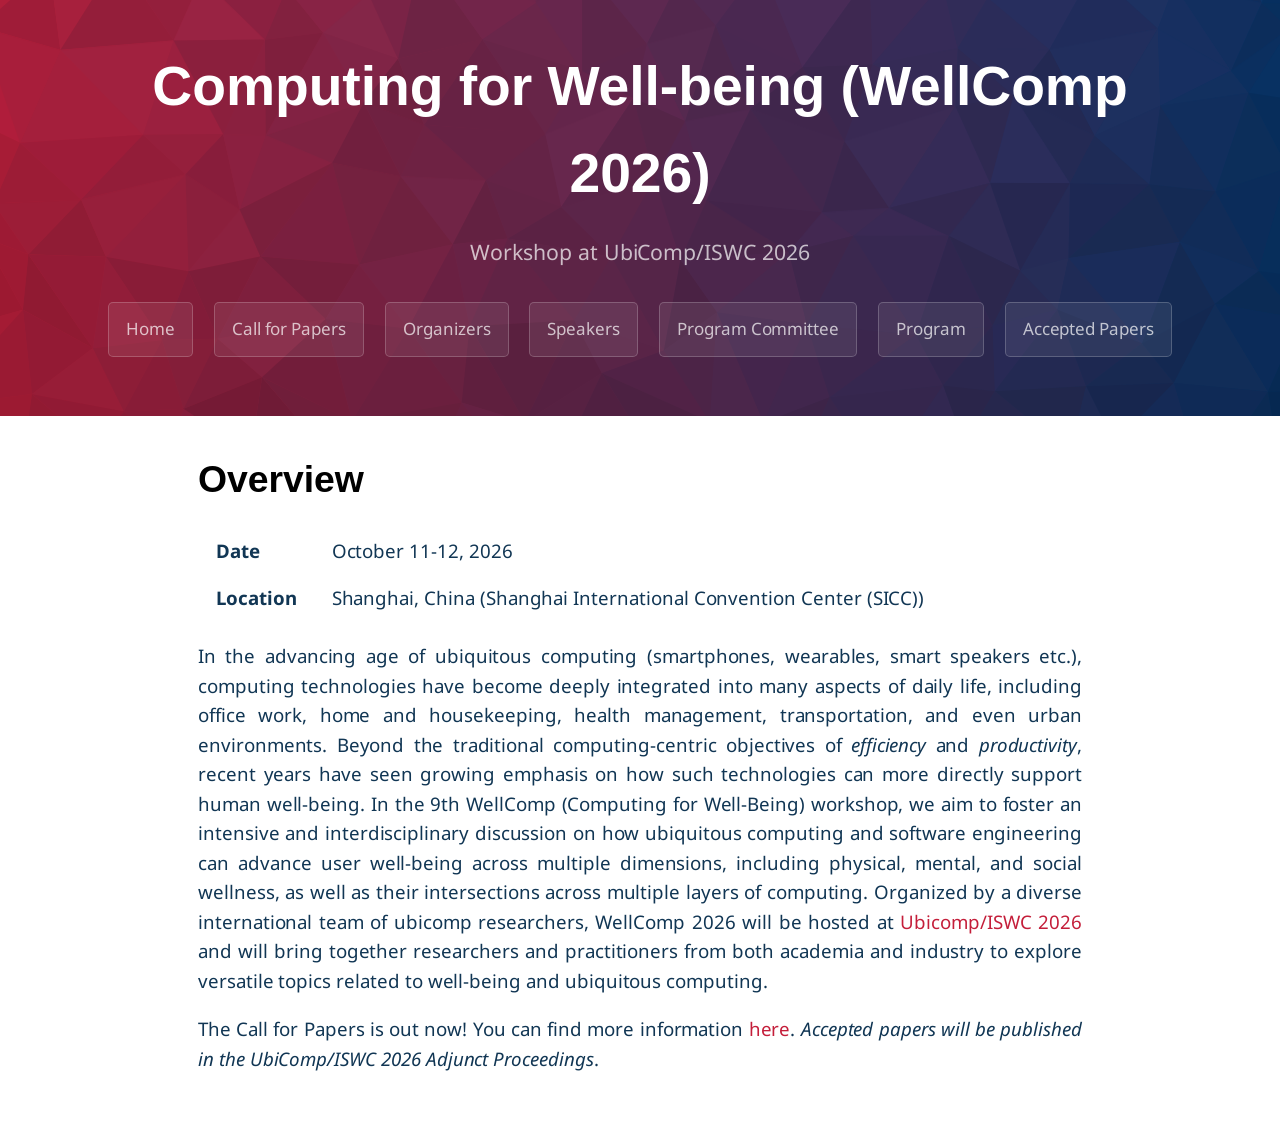
==== index.html @ ef58e05c "WellComp26 website updates" ====
<!--Todo: -->
<!DOCTYPE html>
<html lang="en-US">
  <head>
    <meta charset="UTF-8" />
    <meta name="viewport" content="width=device-width, initial-scale=1" />
    <meta name="theme-color" content="#157878" />
    <meta
      name="apple-mobile-web-app-status-bar-style"
      content="black-translucent"
    />
    <link rel="stylesheet" href="./assets/css/style.css?v=" />
    <style>
      @media screen and (max-width: 600px) {
        .page-header {
          padding: 1rem;
        }
        .project-name {
          font-size: 1.75rem;
        }
        .project-tagline {
          font-size: 1rem;
        }
        .btn {
          display: block;
          width: 100%;
          margin-bottom: 0.5rem;
        }
        .main-content {
          padding: 1rem;
        }
      }
    </style>
  </head>
  <body>
    <a id="skip-to-content" href="#content">Skip to the content.</a>

    <header class="page-header" role="banner">
      <h1 class="project-name">Computing for Well-being (WellComp 2026)</h1>
      <h2 class="project-tagline">Workshop at UbiComp/ISWC 2026</h2>

      <a href="./index.html" class="btn">Home</a>

      <a href="./cfp.html" class="btn">Call for Papers</a>

      <a href="./organizers.html" class="btn">Organizers</a>

      <a href="./speakers.html" class="btn">Speakers</a>

      <a href="./committee.html" class="btn">Program Committee</a>

      <a href="./schedule.html" class="btn">Program</a>

      <a href="./papers.html" class="btn">Accepted Papers</a>
    </header>

    <main id="content" class="main-content" role="main">
      <h1 id="overview">Overview</h1>

      <table>
        <tbody>
          <tr>
            <td><strong>Date</strong></td>
            <td>October 11-12, 2026</td>
          </tr>

          <tr>
            <td><strong>Location</strong></td>
            <td> Shanghai, China (Shanghai International Convention Center (SICC))</td>
          </tr>
        </tbody>
      </table>

      <p style="text-align: justify;">
        In the advancing age of ubiquitous computing (smartphones, wearables, smart speakers etc.), 
        computing technologies have become deeply integrated into many aspects of daily life, 
        including office work, home and housekeeping, health management, transportation, and even 
        urban environments. Beyond the traditional computing-centric objectives of <i>efficiency</i> 
        and <i>productivity</i>, recent years have seen growing emphasis on how such technologies 
        can more directly support human well-being. In the 9th WellComp (Computing for Well-Being) 
        workshop, we aim to foster an intensive and interdisciplinary discussion on how ubiquitous computing 
        and software engineering can advance user well-being across multiple dimensions, including physical, 
        mental, and social wellness, as well as their intersections across multiple layers of computing. 
        Organized by a diverse international team of ubicomp researchers, WellComp 2026 will be hosted at 
        <a href="https://ubicomp.org/ubicomp-iswc-2026/">Ubicomp/ISWC 2026</a> and will bring together 
        researchers and practitioners from both academia and industry to explore versatile topics related 
        to well-being and ubiquitous computing.
      </p>

      <p style="text-align: justify;"> The Call for Papers is out now! You can find more information <a href="./cfp.html">here</a>.
        <em>Accepted papers will be published in the UbiComp/ISWC 2026 Adjunct Proceedings</em>.
      </p>
    </main>
  </body>
</html>
---- assets/css/style.css ----
/*! normalize.css v3.0.2 | MIT License | git.io/normalize */
/**
 * 1. Set default font family to sans-serif.
 * 2. Prevent iOS text size adjust after orientation change, without disabling
 *    user zoom.
 */
@import url("https://fonts.googleapis.com/css?family=Google+Sans|Noto+Sans|Castoro");

html {
  font-family: sans-serif;
  /* 1 */
  -ms-text-size-adjust: 100%;
  /* 2 */
  -webkit-text-size-adjust: 100%;
  /* 2 */ }

/**
 * Remove default margin.
 */
body {
  margin: 0; }

/* HTML5 display definitions
   ========================================================================== */
/**
 * Correct `block` display not defined for any HTML5 element in IE 8/9.
 * Correct `block` display not defined for `details` or `summary` in IE 10/11
 * and Firefox.
 * Correct `block` display not defined for `main` in IE 11.
 */
article,
aside,
details,
figcaption,
figure,
footer,
header,
hgroup,
main,
menu,
nav,
section,
summary {
  display: block; }

/**
 * 1. Correct `inline-block` display not defined in IE 8/9.
 * 2. Normalize vertical alignment of `progress` in Chrome, Firefox, and Opera.
 */
audio,
canvas,
progress,
video {
  display: inline-block;
  /* 1 */
  vertical-align: baseline;
  /* 2 */ }

/**
 * Prevent modern browsers from displaying `audio` without controls.
 * Remove excess height in iOS 5 devices.
 */
audio:not([controls]) {
  display: none;
  height: 0; }

/**
 * Address `[hidden]` styling not present in IE 8/9/10.
 * Hide the `template` element in IE 8/9/11, Safari, and Firefox < 22.
 */
[hidden],
template {
  display: none; }

/* Links
   ========================================================================== */
/**
 * Remove the gray background color from active links in IE 10.
 */
a {
  background-color: transparent; }

/**
 * Improve readability when focused and also mouse hovered in all browsers.
 */
a:active,
a:hover {
  outline: 0; }

/* Text-level semantics
   ========================================================================== */
/**
 * Address styling not present in IE 8/9/10/11, Safari, and Chrome.
 */
abbr[title] {
  border-bottom: 1px dotted; }

/**
 * Address style set to `bolder` in Firefox 4+, Safari, and Chrome.
 */
b,
strong {
  font-weight: bold; }

/**
 * Address styling not present in Safari and Chrome.
 */
dfn {
  font-style: italic; }

/**
 * Address variable `h1` font-size and margin within `section` and `article`
 * contexts in Firefox 4+, Safari, and Chrome.
 */
h1 {
  font-family: 'Google Sans', sans-serif;
  font-size: 2em;
  margin: 0.67em 0; }

/**
 * Address styling not present in IE 8/9.
 */
mark {
  background: #ff0;
  color: #000; }

/**
 * Address inconsistent and variable font size in all browsers.
 */
small {
  font-size: 80%; }

/**
 * Prevent `sub` and `sup` affecting `line-height` in all browsers.
 */
sub,
sup {
  font-size: 75%;
  line-height: 0;
  position: relative;
  vertical-align: baseline; }

sup {
  top: -0.5em; }

sub {
  bottom: -0.25em; }

/* Embedded content
   ========================================================================== */
/**
 * Remove border when inside `a` element in IE 8/9/10.
 */
img {
  border: 0; }

/**
 * Correct overflow not hidden in IE 9/10/11.
 */
svg:not(:root) {
  overflow: hidden; }

/* Grouping content
   ========================================================================== */
/**
 * Address margin not present in IE 8/9 and Safari.
 */
figure {
  margin: 1em 40px; }

/**
 * Address differences between Firefox and other browsers.
 */
hr {
  box-sizing: content-box;
  height: 0; }

/**
 * Contain overflow in all browsers.
 */
pre {
  overflow: auto; }

/**
 * Address odd `em`-unit font size rendering in all browsers.
 */
code,
kbd,
pre,
samp {
  font-family: monospace, monospace;
  font-size: 1em; }

/* Forms
   ========================================================================== */
/**
 * Known limitation: by default, Chrome and Safari on OS X allow very limited
 * styling of `select`, unless a `border` property is set.
 */
/**
 * 1. Correct color not being inherited.
 *    Known issue: affects color of disabled elements.
 * 2. Correct font properties not being inherited.
 * 3. Address margins set differently in Firefox 4+, Safari, and Chrome.
 */
button,
input,
optgroup,
select,
textarea {
  color: inherit;
  /* 1 */
  font: inherit;
  /* 2 */
  margin: 0;
  /* 3 */ }

/**
 * Address `overflow` set to `hidden` in IE 8/9/10/11.
 */
button {
  overflow: visible; }

/**
 * Address inconsistent `text-transform` inheritance for `button` and `select`.
 * All other form control elements do not inherit `text-transform` values.
 * Correct `button` style inheritance in Firefox, IE 8/9/10/11, and Opera.
 * Correct `select` style inheritance in Firefox.
 */
button,
select {
  text-transform: none; }

/**
 * 1. Avoid the WebKit bug in Android 4.0.* where (2) destroys native `audio`
 *    and `video` controls.
 * 2. Correct inability to style clickable `input` types in iOS.
 * 3. Improve usability and consistency of cursor style between image-type
 *    `input` and others.
 */
button,
html input[type="button"],
input[type="reset"],
input[type="submit"] {
  -webkit-appearance: button;
  /* 2 */
  cursor: pointer;
  /* 3 */ }

/**
 * Re-set default cursor for disabled elements.
 */
button[disabled],
html input[disabled] {
  cursor: default; }

/**
 * Remove inner padding and border in Firefox 4+.
 */
button::-moz-focus-inner,
input::-moz-focus-inner {
  border: 0;
  padding: 0; }

/**
 * Address Firefox 4+ setting `line-height` on `input` using `!important` in
 * the UA stylesheet.
 */
input {
  line-height: normal; }

/**
 * It's recommended that you don't attempt to style these elements.
 * Firefox's implementation doesn't respect box-sizing, padding, or width.
 *
 * 1. Address box sizing set to `content-box` in IE 8/9/10.
 * 2. Remove excess padding in IE 8/9/10.
 */
input[type="checkbox"],
input[type="radio"] {
  box-sizing: border-box;
  /* 1 */
  padding: 0;
  /* 2 */ }

/**
 * Fix the cursor style for Chrome's increment/decrement buttons. For certain
 * `font-size` values of the `input`, it causes the cursor style of the
 * decrement button to change from `default` to `text`.
 */
input[type="number"]::-webkit-inner-spin-button,
input[type="number"]::-webkit-outer-spin-button {
  height: auto; }

/**
 * 1. Address `appearance` set to `searchfield` in Safari and Chrome.
 * 2. Address `box-sizing` set to `border-box` in Safari and Chrome
 *    (include `-moz` to future-proof).
 */
input[type="search"] {
  -webkit-appearance: textfield;
  /* 1 */
  /* 2 */
  box-sizing: content-box; }

/**
 * Remove inner padding and search cancel button in Safari and Chrome on OS X.
 * Safari (but not Chrome) clips the cancel button when the search input has
 * padding (and `textfield` appearance).
 */
input[type="search"]::-webkit-search-cancel-button,
input[type="search"]::-webkit-search-decoration {
  -webkit-appearance: none; }

/**
 * Define consistent border, margin, and padding.
 */
fieldset {
  border: 1px solid #c0c0c0;
  margin: 0 2px;
  padding: 0.35em 0.625em 0.75em; }

/**
 * 1. Correct `color` not being inherited in IE 8/9/10/11.
 * 2. Remove padding so people aren't caught out if they zero out fieldsets.
 */
legend {
  border: 0;
  /* 1 */
  padding: 0;
  /* 2 */ }

/**
 * Remove default vertical scrollbar in IE 8/9/10/11.
 */
textarea {
  overflow: auto; }

/**
 * Don't inherit the `font-weight` (applied by a rule above).
 * NOTE: the default cannot safely be changed in Chrome and Safari on OS X.
 */
optgroup {
  font-weight: bold; }

/* Tables
   ========================================================================== */
/**
 * Remove most spacing between table cells.
 */
table {
  border-collapse: collapse;
  border-spacing: 0; }

td,
th {
  padding: 0; }

.highlight table td {
  padding: 5px; }

.highlight table pre {
  margin: 0; }

.highlight .cm {
  color: #999988;
  font-style: italic; }

.highlight .cp {
  color: #999999;
  font-weight: bold; }

.highlight .c1 {
  color: #999988;
  font-style: italic; }

.highlight .cs {
  color: #999999;
  font-weight: bold;
  font-style: italic; }

.highlight .c, .highlight .cd {
  color: #999988;
  font-style: italic; }

.highlight .err {
  color: #a61717;
  background-color: #e3d2d2; }

.highlight .gd {
  color: #000000;
  background-color: #ffdddd; }

.highlight .ge {
  color: #000000;
  font-style: italic; }

.highlight .gr {
  color: #aa0000; }

.highlight .gh {
  color: #999999; }

.highlight .gi {
  color: #000000;
  background-color: #ddffdd; }

.highlight .go {
  color: #888888; }

.highlight .gp {
  color: #555555; }

.highlight .gs {
  font-weight: bold; }

.highlight .gu {
  color: #aaaaaa; }

.highlight .gt {
  color: #aa0000; }

.highlight .kc {
  color: #000000;
  font-weight: bold; }

.highlight .kd {
  color: #000000;
  font-weight: bold; }

.highlight .kn {
  color: #000000;
  font-weight: bold; }

.highlight .kp {
  color: #000000;
  font-weight: bold; }

.highlight .kr {
  color: #000000;
  font-weight: bold; }

.highlight .kt {
  color: #445588;
  font-weight: bold; }

.highlight .k, .highlight .kv {
  color: #000000;
  font-weight: bold; }

.highlight .mf {
  color: #009999; }

.highlight .mh {
  color: #009999; }

.highlight .il {
  color: #009999; }

.highlight .mi {
  color: #009999; }

.highlight .mo {
  color: #009999; }

.highlight .m, .highlight .mb, .highlight .mx {
  color: #009999; }

.highlight .sb {
  color: #d14; }

.highlight .sc {
  color: #d14; }

.highlight .sd {
  color: #d14; }

.highlight .s2 {
  color: #d14; }

.highlight .se {
  color: #d14; }

.highlight .sh {
  color: #d14; }

.highlight .si {
  color: #d14; }

.highlight .sx {
  color: #d14; }

.highlight .sr {
  color: #009926; }

.highlight .s1 {
  color: #d14; }

.highlight .ss {
  color: #990073; }

.highlight .s {
  color: #d14; }

.highlight .na {
  color: #008080; }

.highlight .bp {
  color: #999999; }

.highlight .nb {
  color: #0086B3; }

.highlight .nc {
  color: #445588;
  font-weight: bold; }

.highlight .no {
  color: #008080; }

.highlight .nd {
  color: #3c5d5d;
  font-weight: bold; }

.highlight .ni {
  color: #800080; }

.highlight .ne {
  color: #990000;
  font-weight: bold; }

.highlight .nf {
  color: #990000;
  font-weight: bold; }

.highlight .nl {
  color: #990000;
  font-weight: bold; }

.highlight .nn {
  color: #555555; }

.highlight .nt {
  color: #000080; }

.highlight .vc {
  color: #008080; }

.highlight .vg {
  color: #008080; }

.highlight .vi {
  color: #008080; }

.highlight .nv {
  color: #008080; }

.highlight .ow {
  color: #000000;
  font-weight: bold; }

.highlight .o {
  color: #000000;
  font-weight: bold; }

.highlight .w {
  color: #bbbbbb; }

.highlight {
  background-color: #f8f8f8; }

* {
  box-sizing: border-box; }

html {
  font-family: "Noto Sans", "Helvetica Neue", Helvetica, Arial, sans-serif;
  font-size: 17px;
  line-height: 1.58;
  letter-spacing: -.003em;}

body {
  padding: 0;
  margin: 0;
  color: #113654; }

#skip-to-content {
  height: 1px;
  width: 1px;
  position: absolute;
  overflow: hidden;
  top: -10px; }
  #skip-to-content:focus {
    position: fixed;
    top: 10px;
    left: 10px;
    height: auto;
    width: auto;
    background: #3be1c5;
    outline: thick solid #3be1c5; }

a {
  color: #C41E3A;
  text-decoration: none; }
  a:hover {
    text-decoration: underline; }

.btn {
  display: inline-block;
  margin-bottom: 1rem;
  color: rgba(255, 255, 255, 0.7);
  background-color: rgba(255, 255, 255, 0.08);
  border-color: rgba(255, 255, 255, 0.2);
  border-style: solid;
  border-width: 1px;
  border-radius: 0.3rem;
  transition: color 0.2s, background-color 0.2s, border-color 0.2s; }
  .btn:hover {
    color: rgba(255, 255, 255, 0.8);
    text-decoration: none;
    background-color: rgba(255, 255, 255, 0.2);
    border-color: rgba(255, 255, 255, 0.3); }
  .btn + .btn {
    margin-left: 1rem; }
  @media screen and (min-width: 64em) {
    .btn {
      padding: 0.75rem 1rem; } }
  @media screen and (min-width: 42em) and (max-width: 64em) {
    .btn {
      padding: 0.6rem 0.9rem;
      font-size: 0.9rem; } }
  @media screen and (max-width: 42em) {
    .btn {
      display: block;
      width: 100%;
      padding: 0.75rem;
      font-size: 0.9rem; }
      .btn + .btn {
        margin-top: 1rem;
        margin-left: 0; } }

.btn-disabled {
  display: inline-block;
  margin-bottom: 1rem;
  color: rgba(255, 255, 255, 0.7);
  background-color: rgba(0, 0, 0, 0.50);
  border-color: rgba(255, 255, 255, 0.2);
  border-style: solid;
  border-width: 1px;
  border-radius: 0.3rem;
  transition: color 0.2s, background-color 0.2s, border-color 0.2s; }
  .btn-disabled + .btn-disabled {
    margin-left: 1rem; }
  .btn + .btn-disabled {
    margin-left: 1rem; }
  @media screen and (min-width: 64em) {
    .btn-disabled {
      padding: 0.75rem 1rem; } }
  @media screen and (min-width: 42em) and (max-width: 64em) {
    .btn-disabled {
      padding: 0.6rem 0.9rem;
      font-size: 0.9rem; } }
  @media screen and (max-width: 42em) {
    .btn-disabled {
      display: block;
      width: 100%;
      padding: 0.75rem;
      font-size: 0.9rem; }
      .btn-disabled + .btn-disabled {
        margin-top: 1rem;
        margin-left: 0; } }

.page-header {
  color: white;
  text-align: center;
  background-color: #000;
  background-image: linear-gradient(120deg, #FFF, #000); }
  @media screen and (min-width: 64em) {
    .page-header {
      padding: 2.5rem 6rem; } }
  @media screen and (min-width: 42em) and (max-width: 64em) {
    .page-header {
      padding: 2.5rem 4rem; } }
  @media screen and (max-width: 42em) {
    .page-header {
      padding: 2rem 1rem; } }

.project-name {
  margin-top: 0;
  margin-bottom: 0.1rem; }
  @media screen and (min-width: 64em) {
    .project-name {
      font-size: 3.25rem; } }
  @media screen and (min-width: 42em) and (max-width: 64em) {
    .project-name {
      font-size: 2.25rem; } }
  @media screen and (max-width: 42em) {
    .project-name {
      font-size: 1.75rem; } }

.project-tagline {
  margin-bottom: 2rem;
  font-weight: normal;
  opacity: 0.7; }
  @media screen and (min-width: 64em) {
    .project-tagline {
      font-size: 1.25rem; } }
  @media screen and (min-width: 42em) and (max-width: 64em) {
    .project-tagline {
      font-size: 1.15rem; } }
  @media screen and (max-width: 42em) {
    .project-tagline {
      font-size: 1rem; } }

.main-content {
  word-wrap: break-word; }
  .main-content :first-child {
    margin-top: 0; }
  @media screen and (min-width: 64em) {
    .main-content {
      max-width: 64rem;
      padding: 2rem 6rem;
      margin: 0 auto;
      font-size: 1.1rem; } }
  @media screen and (min-width: 42em) and (max-width: 64em) {
    .main-content {
      padding: 2rem 4rem;
      font-size: 1.1rem; } }
  @media screen and (max-width: 42em) {
    .main-content {
      padding: 2rem 1rem;
      font-size: 1rem; } }
  .main-content kbd {
    background-color: #fafbfc;
    border: 1px solid #c6cbd1;
    border-bottom-color: #959da5;
    border-radius: 3px;
    box-shadow: inset 0 -1px 0 #959da5;
    color: #444d56;
    display: inline-block;
    font-size: 11px;
    line-height: 10px;
    padding: 3px 5px;
    vertical-align: middle; }
  .main-content img {
    max-width: 100%; }
  .main-content h1,
  .main-content h2,
  .main-content h3,
  .main-content h4,
  .main-content h5,
  .main-content h6 {
    margin-top: 2rem;
    margin-bottom: 1rem;
    font-weight: normal;
    color: black; }
  .main-content p {
    margin-bottom: 1em; }
  .main-content code {
    padding: 2px 4px;
    font-family: Consolas, "Liberation Mono", Menlo, Courier, monospace;
    font-size: 0.9rem;
    color: black;
    background-color: #f3f6fa;
    border-radius: 0.3rem; }
  .main-content pre {
    padding: 0.8rem;
    margin-top: 0;
    margin-bottom: 1rem;
    font: 1rem Consolas, "Liberation Mono", Menlo, Courier, monospace;
    color: black;
    word-wrap: normal;
    background-color: #f3f6fa;
    border: solid 1px #999;
    border-radius: 0.3rem; }
    .main-content pre > code {
      padding: 0;
      margin: 0;
      font-size: 0.9rem;
      color: black;
      word-break: normal;
      white-space: pre;
      background: transparent;
      border: 0; }
  .main-content .highlight {
    margin-bottom: 1rem; }
    .main-content .highlight pre {
      margin-bottom: 0;
      word-break: normal; }
  .main-content .highlight pre,
  .main-content pre {
    padding: 0.8rem;
    overflow: auto;
    font-size: 0.9rem;
    line-height: 1.45;
    border-radius: 0.3rem;
    -webkit-overflow-scrolling: touch; }
  .main-content pre code,
  .main-content pre tt {
    display: inline;
    max-width: initial;
    padding: 0;
    margin: 0;
    overflow: initial;
    line-height: inherit;
    word-wrap: normal;
    background-color: transparent;
    border: 0; }
    .main-content pre code:before, .main-content pre code:after,
    .main-content pre tt:before,
    .main-content pre tt:after {
      content: normal; }
  .main-content ul,
  .main-content ol {
    margin-top: 0; }
  .main-content blockquote {
    padding: 0 1rem;
    margin-left: 0;
    color: #999;
    border-left: 0.3rem solid #999; }
    .main-content blockquote > :first-child {
      margin-top: 0; }
    .main-content blockquote > :last-child {
      margin-bottom: 0; }
  .main-content table {
    display: block;
    width: 100%;
    overflow: auto;
    word-break: normal;
    word-break: keep-all;
    -webkit-overflow-scrolling: touch; }
    .main-content table th {
      font-weight: bold; }
    .main-content table th,
    .main-content table td {
      padding: 0.5rem 1rem;
      border: 1px solid white; }
  .main-content dl {
    padding: 0; }
    .main-content dl dt {
      padding: 0;
      margin-top: 1rem;
      font-size: 1rem;
      font-weight: bold; }
    .main-content dl dd {
      padding: 0;
      margin-bottom: 1rem; }
  .main-content hr {
    height: 2px;
    padding: 0;
    margin: 1rem 0;
    background-color: #999;
    border: 0; }

.site-footer {
  padding-top: 2rem;
  margin-top: 2rem;
  border-top: solid 1px #999; }
  @media screen and (min-width: 64em) {
    .site-footer {
      font-size: 1rem; } }
  @media screen and (min-width: 42em) and (max-width: 64em) {
    .site-footer {
      font-size: 1rem; } }
  @media screen and (max-width: 42em) {
    .site-footer {
      font-size: 0.9rem; } }

.site-footer-owner {
  display: block;
  font-weight: bold; }

.site-footer-credits {
  color: #999; }

.logo-container {
  margin: auto;
  width: 25%;
  margin-top: 1.75rem; }

.main-content h1,
.main-content h2,
.main-content h3,
.main-content h4,
.main-content h5,
.main-content h6 {
  margin-top: 2rem;
  margin-bottom: 1rem;
  font-weight: bold;
  color: black; }

.page-header {
  color: white;
  text-align: center;
  background-color: #000;
  background-image: url("../images/banner.png");
  background-repeat: no-repeat;
  background-size: cover;
  background-position: center; }
  @media screen and (min-width: 64em) {
    .page-header {
      padding: 2.5rem 6rem; } }
  @media screen and (min-width: 42em) and (max-width: 64em) {
    .page-header {
      padding: 2.5rem 4rem; } }
  @media screen and (max-width: 42em) {
    .page-header {
      padding: 2rem 1rem; } }

td {
  vertical-align: top; }

abstract {
  font-size: 0.90rem; }
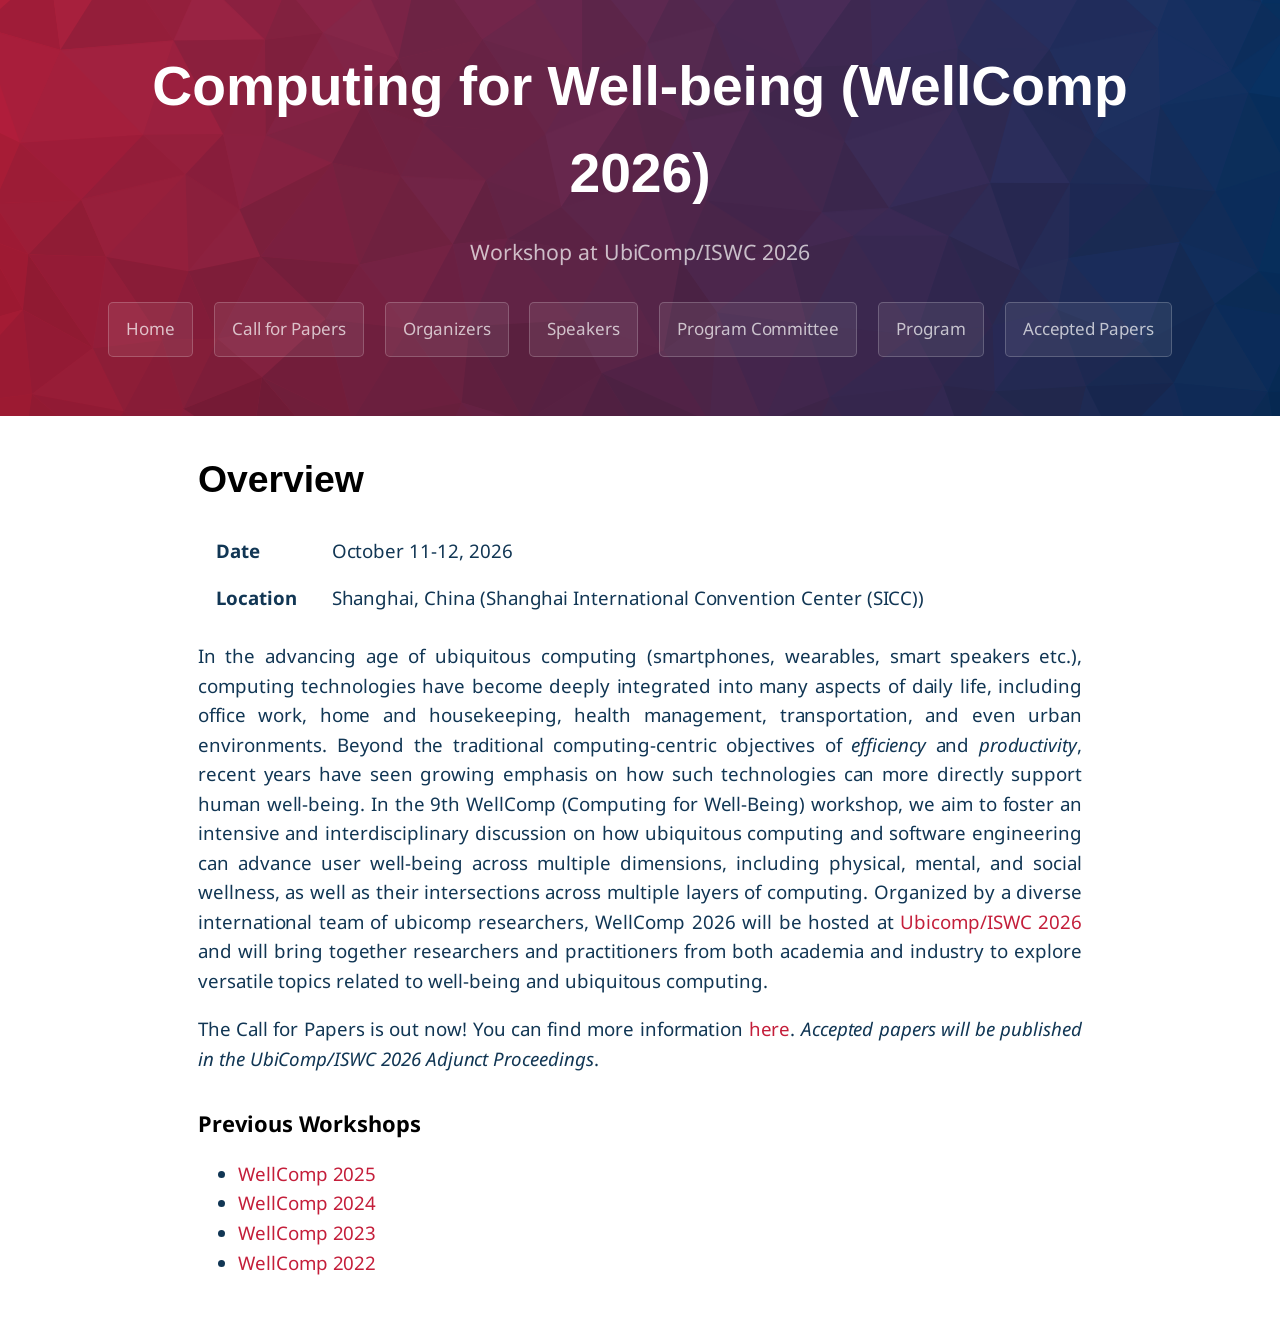
==== commit 947dcebd: "WellComp26 website updates" ====
--- a/index.html
+++ b/index.html
@@ -90,6 +90,16 @@
       <p style="text-align: justify;"> The Call for Papers is out now! You can find more information <a href="./cfp.html">here</a>.
         <em>Accepted papers will be published in the UbiComp/ISWC 2026 Adjunct Proceedings</em>.
       </p>
+
+      <h3 id="previous-workshops">Previous Workshops</h3>
+      <ul>
+        <li><a href="https://wellcomp2025.github.io/" target="_blank">WellComp 2025</a></li>
+        <li><a href="https://wellcomp2024.github.io/" target="_blank">WellComp 2024</a></li>
+        <li><a href="https://wellcomp-workshop.github.io/2023/" target="_blank">WellComp 2023</a></li>
+        <li><a href="https://wellcomp-workshop.github.io/2022/" target="_blank">WellComp 2022</a></li>
+      </ul>
+      
+
     </main>
   </body>
 </html>
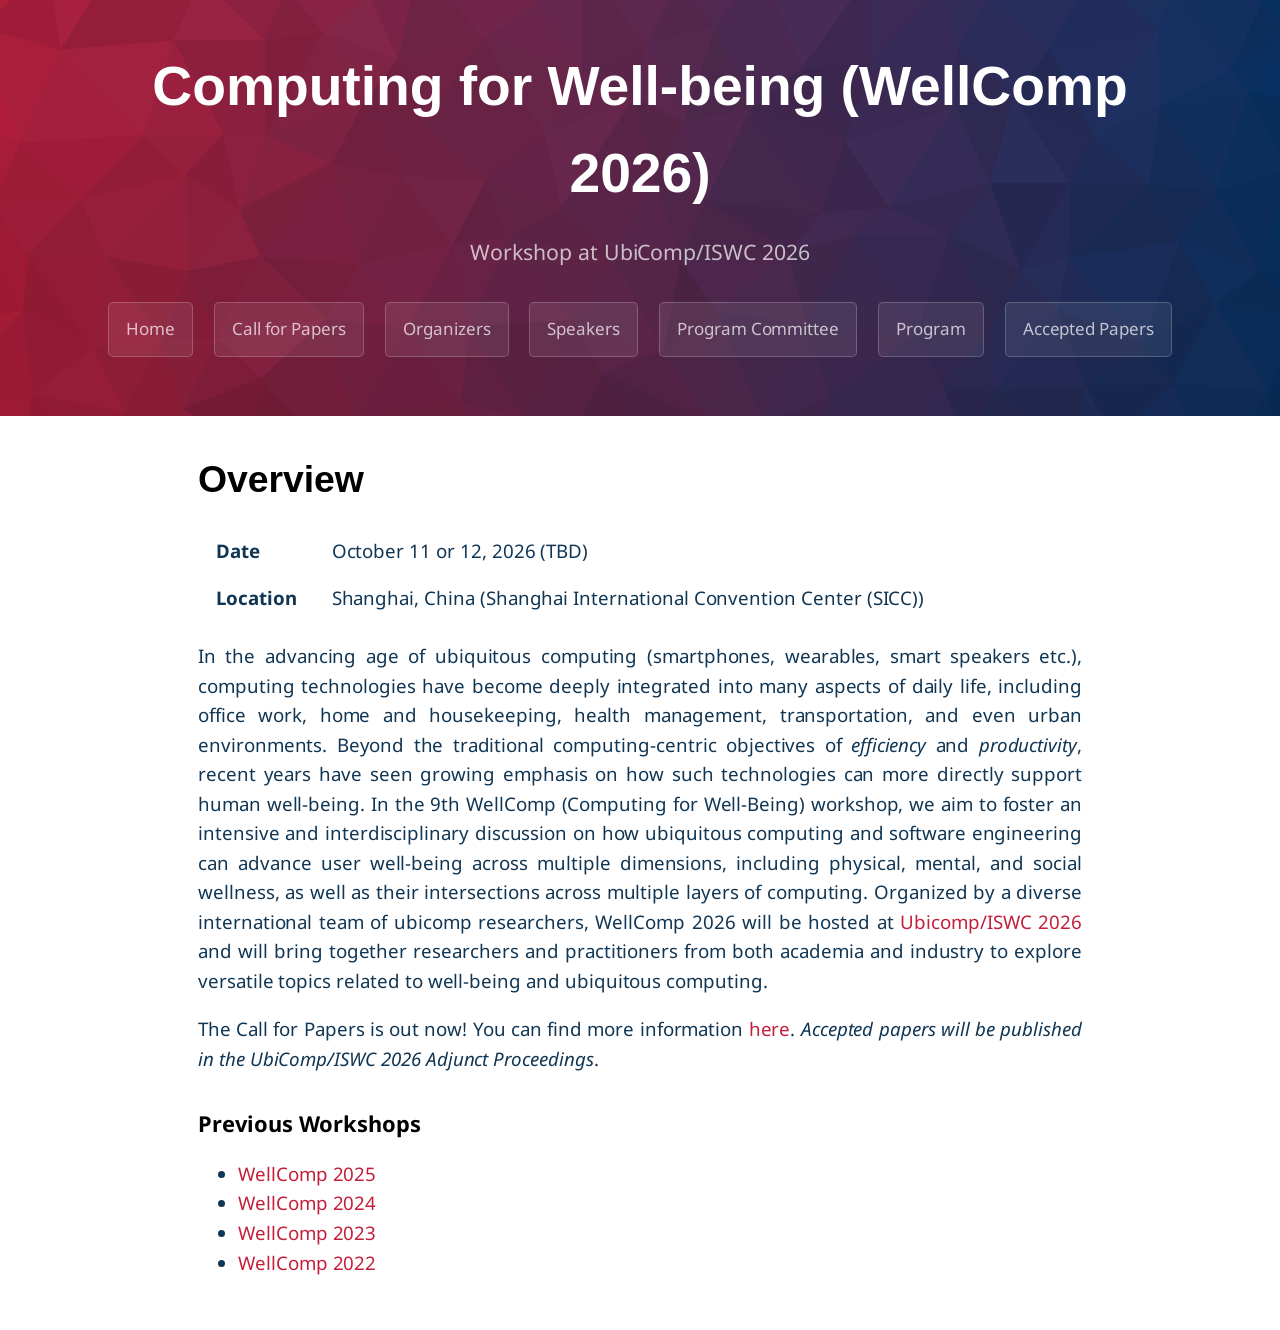
==== commit 1da76a44: "WellComp26 website updates" ====
--- a/index.html
+++ b/index.html
@@ -61,7 +61,7 @@
         <tbody>
           <tr>
             <td><strong>Date</strong></td>
-            <td>October 11-12, 2026</td>
+            <td>October 11 or 12, 2026 (TBD)</td>
           </tr>
 
           <tr>
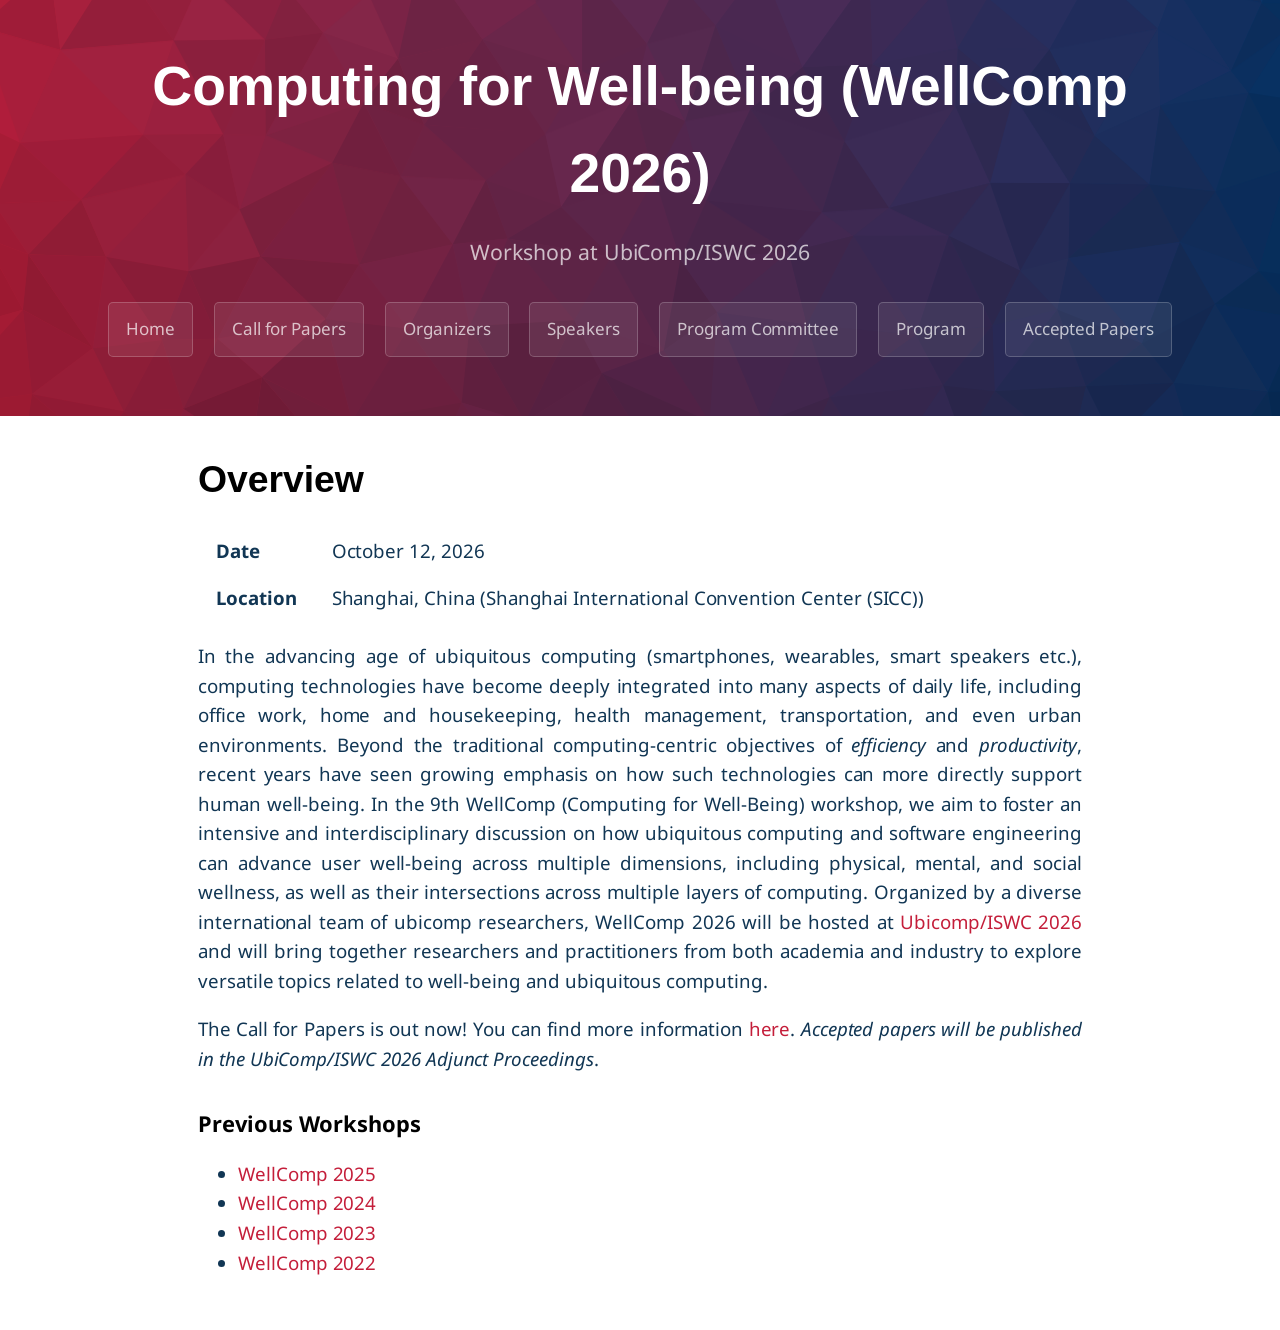
==== commit 53db9b33: "WellComp26 website updates" ====
--- a/index.html
+++ b/index.html
@@ -61,7 +61,7 @@
         <tbody>
           <tr>
             <td><strong>Date</strong></td>
-            <td>October 11 or 12, 2026 (TBD)</td>
+            <td>October 12, 2026</td>
           </tr>
 
           <tr>
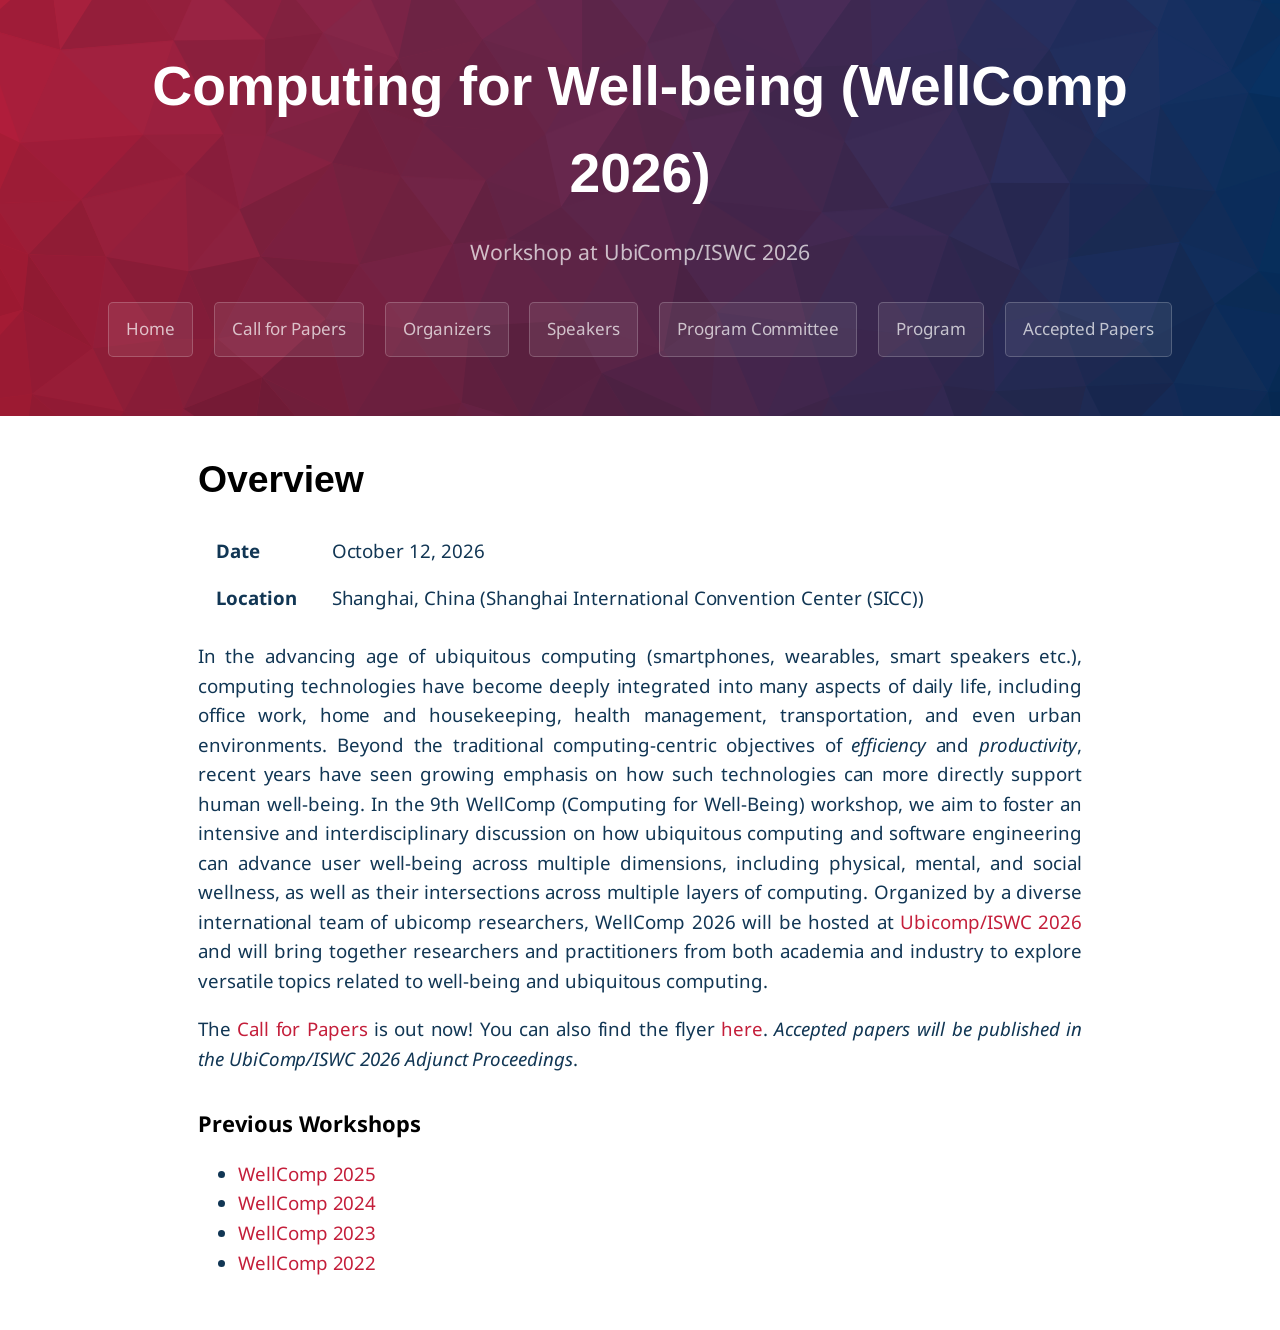
==== commit fe224ff4: "WellComp26 website updates" ====
--- a/index.html
+++ b/index.html
@@ -87,7 +87,7 @@
         to well-being and ubiquitous computing.
       </p>
 
-      <p style="text-align: justify;"> The Call for Papers is out now! You can find more information <a href="./cfp.html">here</a>.
+      <p style="text-align: justify;"> The <a href="./cfp.html">Call for Papers</a> is out now! You can also find the flyer <a href="wellcomp2026_poster.png" target="_blank">here</a>. 
         <em>Accepted papers will be published in the UbiComp/ISWC 2026 Adjunct Proceedings</em>.
       </p>
 
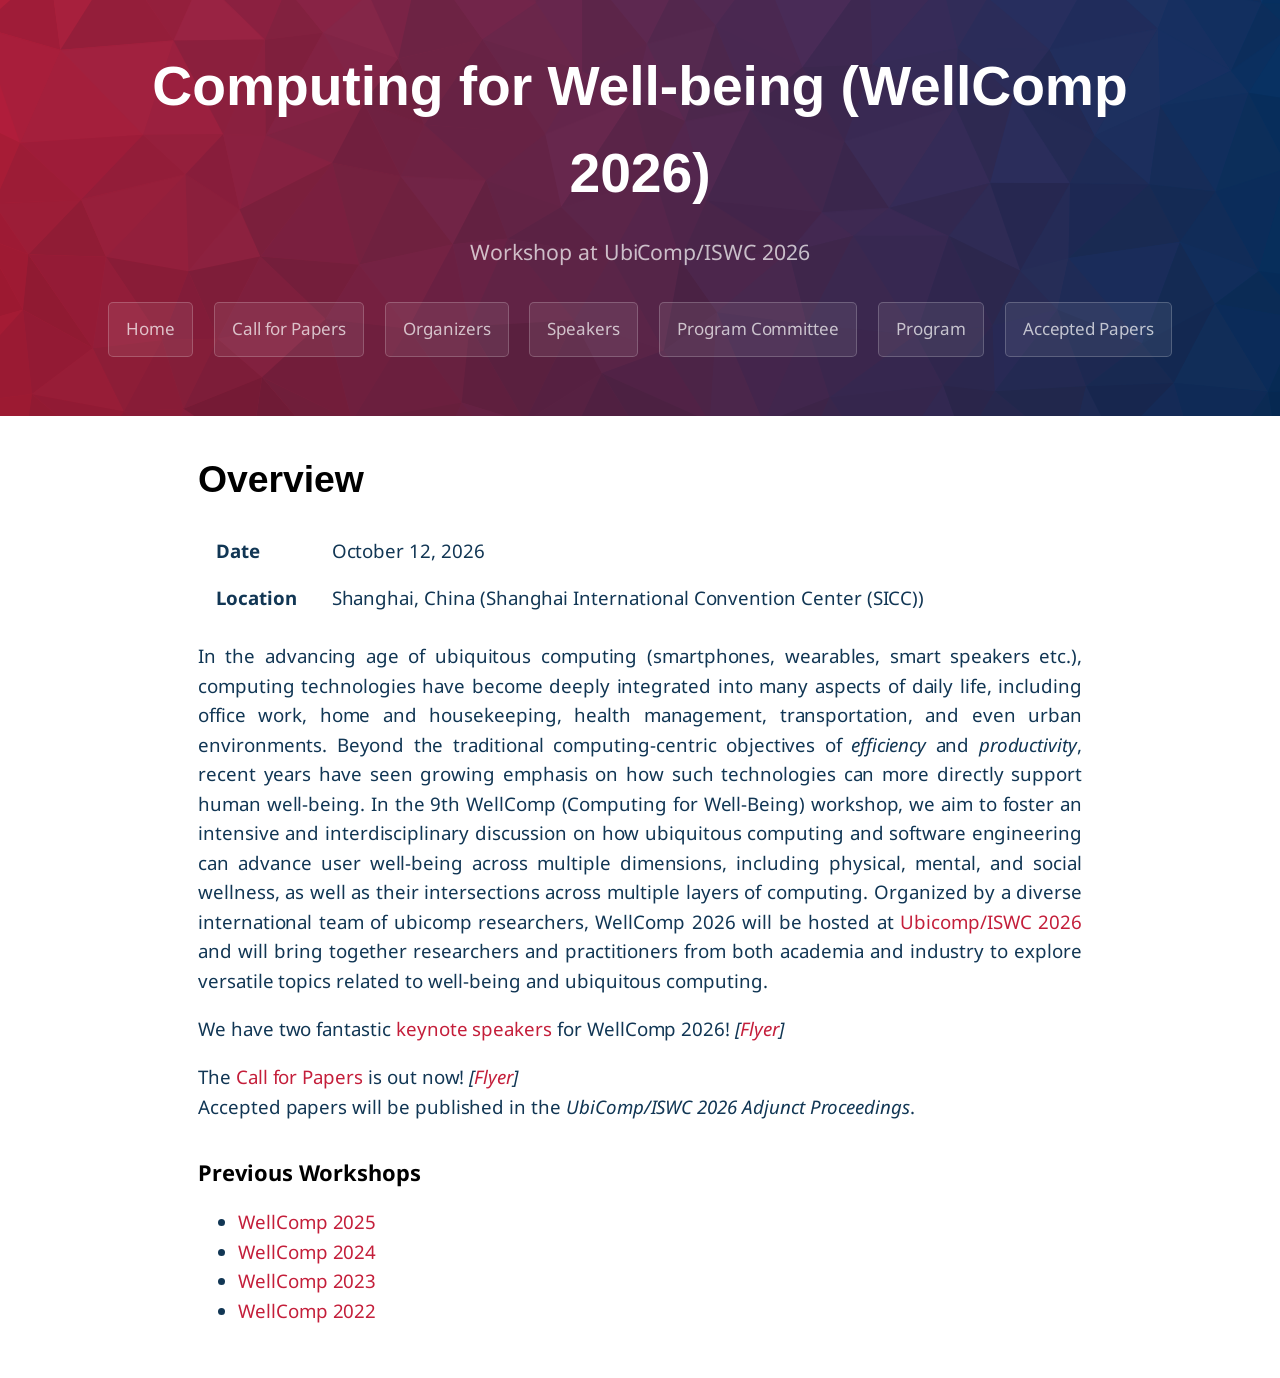
==== commit b0342467: "WellComp26 website updates" ====
--- a/index.html
+++ b/index.html
@@ -87,8 +87,12 @@
         to well-being and ubiquitous computing.
       </p>
 
-      <p style="text-align: justify;"> The <a href="./cfp.html">Call for Papers</a> is out now! You can also find the flyer <a href="wellcomp2026_poster.png" target="_blank">here</a>. 
-        <em>Accepted papers will be published in the UbiComp/ISWC 2026 Adjunct Proceedings</em>.
+
+
+
+      <p style="text-align: justify;">We have two fantastic <a href="./speakers.html">keynote speakers</a> for WellComp 2026! <em>[<a href="wellcomp2026_speakers_poster.png" target="_blank">Flyer</a>]</em></p>
+      <p style="text-align: justify;"> The <a href="./cfp.html">Call for Papers</a> is out now! <em>[<a href="wellcomp2026_poster.png" target="_blank">Flyer</a>]</em><br>
+        Accepted papers will be published in the <em>UbiComp/ISWC 2026 Adjunct Proceedings</em>.
       </p>
 
       <h3 id="previous-workshops">Previous Workshops</h3>
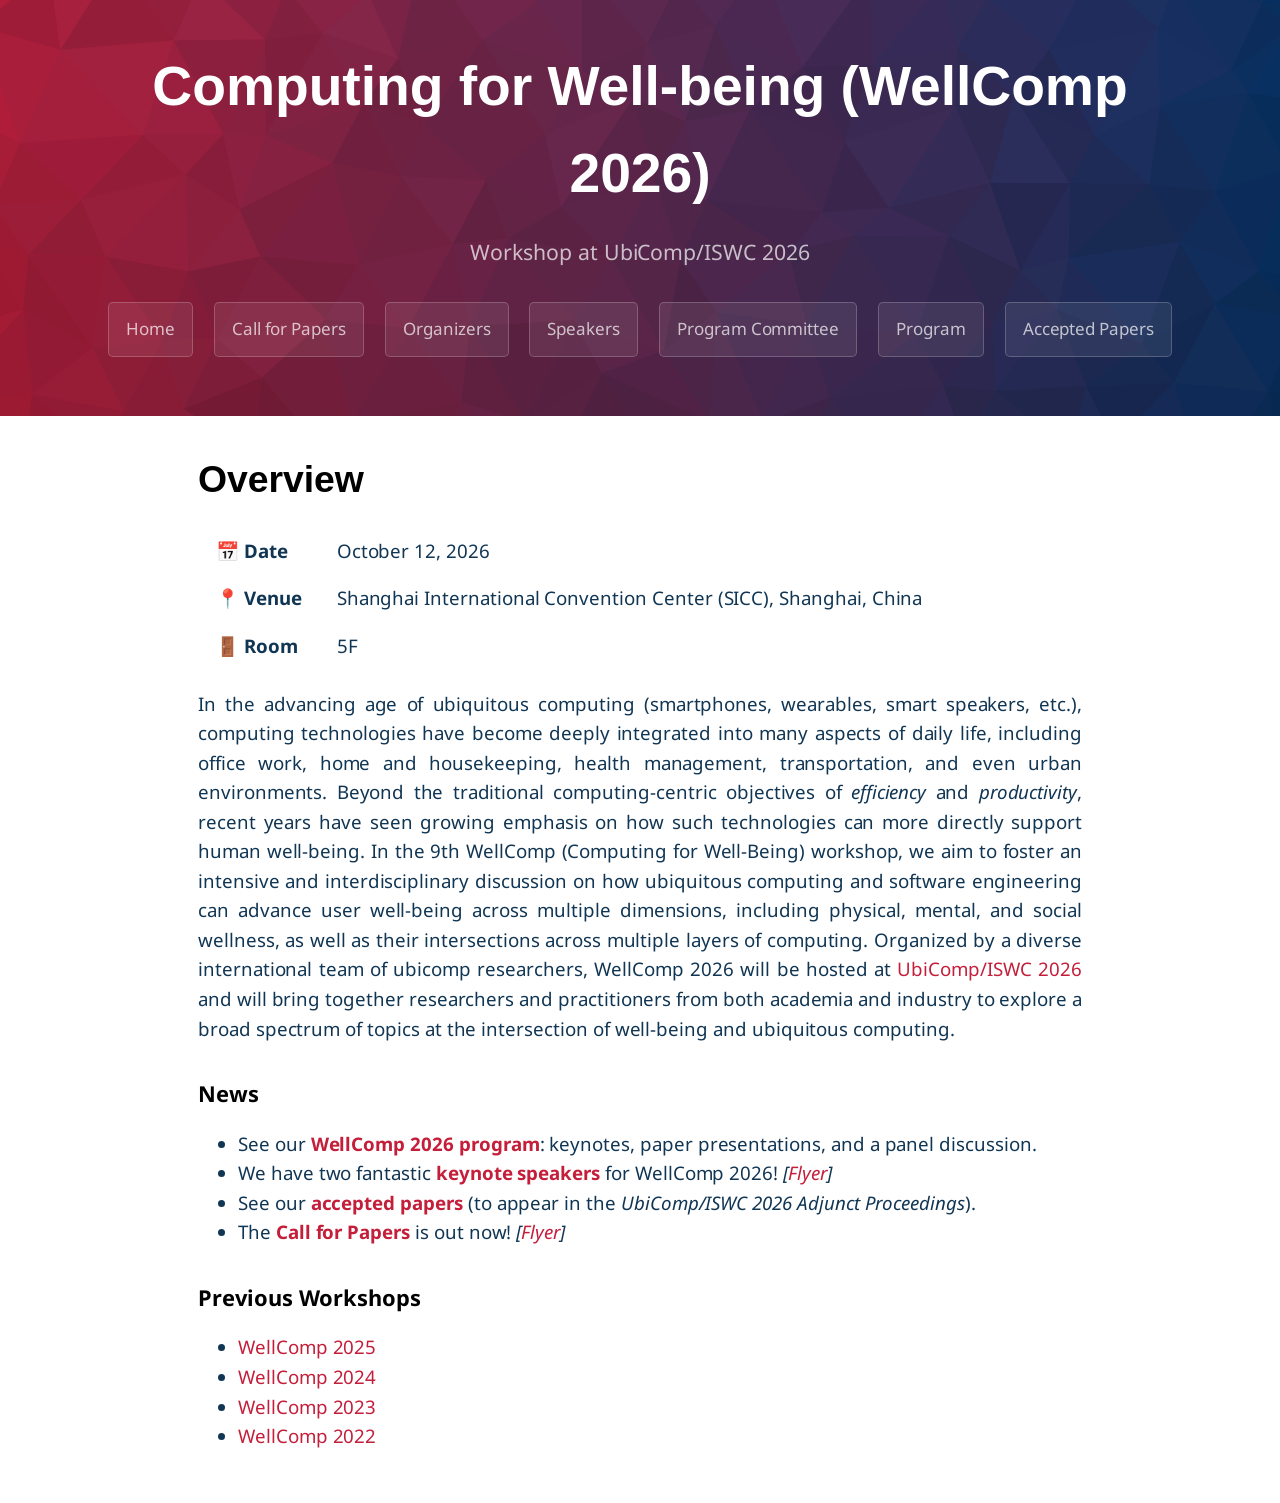
==== commit 9f0ed6da: "WellComp26 website updates" ====
--- a/index.html
+++ b/index.html
@@ -56,23 +56,28 @@
 
     <main id="content" class="main-content" role="main">
       <h1 id="overview">Overview</h1>
-
+      
       <table>
         <tbody>
           <tr>
-            <td><strong>Date</strong></td>
+            <td><strong>📅 Date</strong></td>
             <td>October 12, 2026</td>
           </tr>
 
           <tr>
-            <td><strong>Location</strong></td>
-            <td> Shanghai, China (Shanghai International Convention Center (SICC))</td>
+            <td><strong>📍 Venue</strong></td>
+            <td>Shanghai International Convention Center (SICC), Shanghai, China</td>
+          </tr>
+
+          <tr>
+            <td><strong>🚪 Room</strong></td>
+            <td>5F</td>
           </tr>
         </tbody>
       </table>
-
+      
       <p style="text-align: justify;">
-        In the advancing age of ubiquitous computing (smartphones, wearables, smart speakers etc.), 
+        In the advancing age of ubiquitous computing (smartphones, wearables, smart speakers, etc.), 
         computing technologies have become deeply integrated into many aspects of daily life, 
         including office work, home and housekeeping, health management, transportation, and even 
         urban environments. Beyond the traditional computing-centric objectives of <i>efficiency</i> 
@@ -82,18 +87,28 @@
         and software engineering can advance user well-being across multiple dimensions, including physical, 
         mental, and social wellness, as well as their intersections across multiple layers of computing. 
         Organized by a diverse international team of ubicomp researchers, WellComp 2026 will be hosted at 
-        <a href="https://ubicomp.org/ubicomp-iswc-2026/">Ubicomp/ISWC 2026</a> and will bring together 
-        researchers and practitioners from both academia and industry to explore versatile topics related 
-        to well-being and ubiquitous computing.
+        <a href="https://ubicomp.org/ubicomp-iswc-2026/">UbiComp/ISWC 2026</a> and will bring together 
+        researchers and practitioners from both academia and industry to explore a broad spectrum of topics
+        at the intersection of well-being and ubiquitous computing.
       </p>
 
-
-
-
-      <p style="text-align: justify;">We have two fantastic <a href="./speakers.html">keynote speakers</a> for WellComp 2026! <em>[<a href="wellcomp2026_speakers_poster.png" target="_blank">Flyer</a>]</em></p>
-      <p style="text-align: justify;"> The <a href="./cfp.html">Call for Papers</a> is out now! <em>[<a href="wellcomp2026_poster.png" target="_blank">Flyer</a>]</em><br>
-        Accepted papers will be published in the <em>UbiComp/ISWC 2026 Adjunct Proceedings</em>.
-      </p>
+      <h3 id="news">News</h3>
+      <ul>
+        <li>
+          See our <a href="./schedule.html"><strong>WellComp 2026 program</strong></a>: keynotes, paper presentations, and a panel discussion.
+        </li>
+        <li>
+          We have two fantastic <a href="./speakers.html"><strong>keynote speakers</strong></a> for WellComp 2026!
+          <em>[<a href="wellcomp2026_speakers_poster.png" target="_blank">Flyer</a>]</em>
+        </li>
+        <li>
+          See our <a href="./papers.html"><strong>accepted papers</strong></a> (to appear in the <em>UbiComp/ISWC 2026 Adjunct Proceedings</em>).
+        </li>
+        <li>
+          The <a href="./cfp.html"><strong>Call for Papers</strong></a> is out now!
+          <em>[<a href="wellcomp2026_poster.png" target="_blank">Flyer</a>]</em>
+        </li>
+      </ul>
 
       <h3 id="previous-workshops">Previous Workshops</h3>
       <ul>
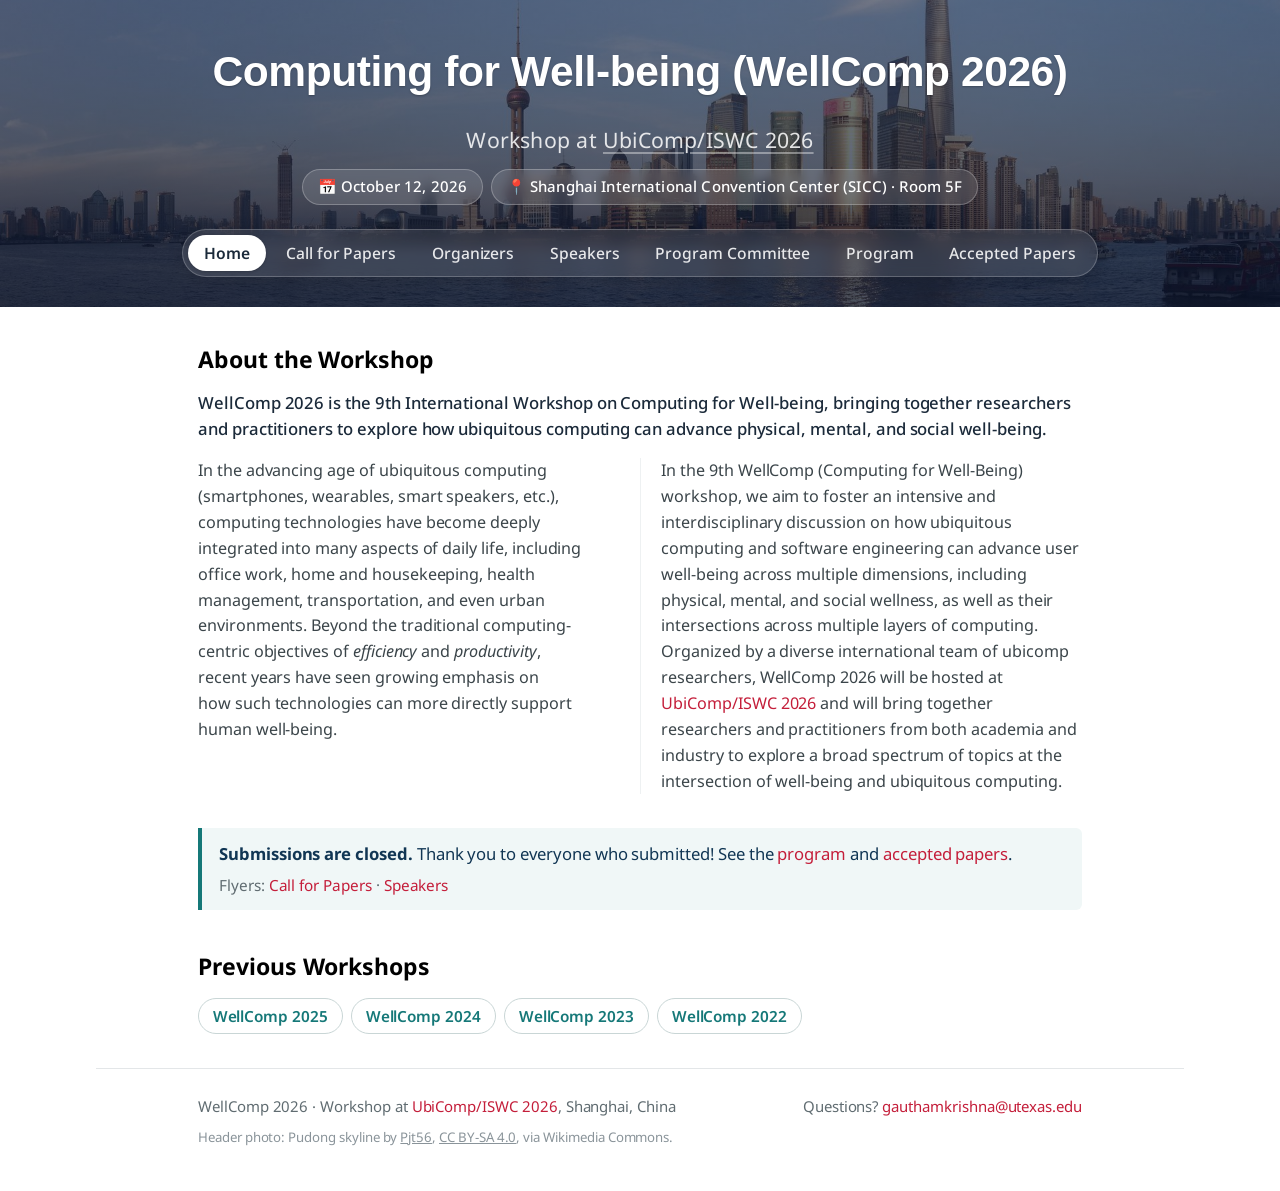
==== commit 87f785d4: "WellComp26 website updates" ====
--- a/index.html
+++ b/index.html
@@ -1,4 +1,3 @@
-<!--Todo: -->
 <!DOCTYPE html>
 <html lang="en-US">
   <head>
@@ -9,116 +8,83 @@
       name="apple-mobile-web-app-status-bar-style"
       content="black-translucent"
     />
+    <title>WellComp 2026 | Computing for Well-being Workshop at UbiComp/ISWC 2026</title>
+    <meta name="description" content="WellComp 2026, the 9th International Workshop on Computing for Well-being, held at UbiComp/ISWC 2026 in Shanghai, China on October 12, 2026." />
+    <link rel="icon" type="image/svg+xml" href="./assets/images/favicon.svg" />
     <link rel="stylesheet" href="./assets/css/style.css?v=" />
-    <style>
-      @media screen and (max-width: 600px) {
-        .page-header {
-          padding: 1rem;
-        }
-        .project-name {
-          font-size: 1.75rem;
-        }
-        .project-tagline {
-          font-size: 1rem;
-        }
-        .btn {
-          display: block;
-          width: 100%;
-          margin-bottom: 0.5rem;
-        }
-        .main-content {
-          padding: 1rem;
-        }
-      }
-    </style>
+    <link rel="stylesheet" href="./assets/css/site.css?v=2026-10" />
   </head>
   <body>
     <a id="skip-to-content" href="#content">Skip to the content.</a>
 
     <header class="page-header" role="banner">
       <h1 class="project-name">Computing for Well-being (WellComp 2026)</h1>
-      <h2 class="project-tagline">Workshop at UbiComp/ISWC 2026</h2>
+      <h2 class="project-tagline">Workshop at <a href="https://ubicomp.org/ubicomp-iswc-2026/" target="_blank" rel="noopener">UbiComp/ISWC 2026</a></h2>
+      <p class="hero-meta">
+        <span>📅 October 12, 2026</span>
+        <span>📍 Shanghai International Convention Center (SICC) · Room 5F</span>
+      </p>
 
-      <a href="./index.html" class="btn">Home</a>
-
-      <a href="./cfp.html" class="btn">Call for Papers</a>
-
-      <a href="./organizers.html" class="btn">Organizers</a>
-
-      <a href="./speakers.html" class="btn">Speakers</a>
-
-      <a href="./committee.html" class="btn">Program Committee</a>
-
-      <a href="./schedule.html" class="btn">Program</a>
-
-      <a href="./papers.html" class="btn">Accepted Papers</a>
+      <nav class="site-nav" aria-label="Site">
+        <a href="./index.html" class="btn" aria-current="page">Home</a>
+        <a href="./cfp.html" class="btn">Call for Papers</a>
+        <a href="./organizers.html" class="btn">Organizers</a>
+        <a href="./speakers.html" class="btn">Speakers</a>
+        <a href="./committee.html" class="btn">Program Committee</a>
+        <a href="./schedule.html" class="btn">Program</a>
+        <a href="./papers.html" class="btn">Accepted Papers</a>
+      </nav>
     </header>
 
     <main id="content" class="main-content" role="main">
-      <h1 id="overview">Overview</h1>
-      
-      <table>
-        <tbody>
-          <tr>
-            <td><strong>📅 Date</strong></td>
-            <td>October 12, 2026</td>
-          </tr>
+      <h2 id="overview">About the Workshop</h2>
 
-          <tr>
-            <td><strong>📍 Venue</strong></td>
-            <td>Shanghai International Convention Center (SICC), Shanghai, China</td>
-          </tr>
-
-          <tr>
-            <td><strong>🚪 Room</strong></td>
-            <td>5F</td>
-          </tr>
-        </tbody>
-      </table>
-      
-      <p style="text-align: justify;">
-        In the advancing age of ubiquitous computing (smartphones, wearables, smart speakers, etc.), 
-        computing technologies have become deeply integrated into many aspects of daily life, 
-        including office work, home and housekeeping, health management, transportation, and even 
-        urban environments. Beyond the traditional computing-centric objectives of <i>efficiency</i> 
-        and <i>productivity</i>, recent years have seen growing emphasis on how such technologies 
-        can more directly support human well-being. In the 9th WellComp (Computing for Well-Being) 
-        workshop, we aim to foster an intensive and interdisciplinary discussion on how ubiquitous computing 
-        and software engineering can advance user well-being across multiple dimensions, including physical, 
-        mental, and social wellness, as well as their intersections across multiple layers of computing. 
-        Organized by a diverse international team of ubicomp researchers, WellComp 2026 will be hosted at 
-        <a href="https://ubicomp.org/ubicomp-iswc-2026/">UbiComp/ISWC 2026</a> and will bring together 
-        researchers and practitioners from both academia and industry to explore a broad spectrum of topics
-        at the intersection of well-being and ubiquitous computing.
+      <p class="lead">
+        WellComp 2026 is the 9th International Workshop on Computing for Well-being, bringing together
+        researchers and practitioners to explore how ubiquitous computing can advance physical, mental,
+        and social well-being.
       </p>
 
-      <h3 id="news">News</h3>
-      <ul>
-        <li>
-          See our <a href="./schedule.html"><strong>WellComp 2026 program</strong></a>: keynotes, paper presentations, and a panel discussion.
-        </li>
-        <li>
-          We have two fantastic <a href="./speakers.html"><strong>keynote speakers</strong></a> for WellComp 2026!
-          <em>[<a href="wellcomp2026_speakers_poster.png" target="_blank">Flyer</a>]</em>
-        </li>
-        <li>
-          See our <a href="./papers.html"><strong>accepted papers</strong></a> (to appear in the <em>UbiComp/ISWC 2026 Adjunct Proceedings</em>).
-        </li>
-        <li>
-          The <a href="./cfp.html"><strong>Call for Papers</strong></a> is out now!
-          <em>[<a href="wellcomp2026_poster.png" target="_blank">Flyer</a>]</em>
-        </li>
-      </ul>
+      <div class="about">
+      <p>
+        In the advancing age of ubiquitous computing (smartphones, wearables, smart speakers, etc.),
+        computing technologies have become deeply integrated into many aspects of daily life,
+        including office work, home and housekeeping, health management, transportation, and even
+        urban environments. Beyond the traditional computing-centric objectives of <i>efficiency</i>
+        and <i>productivity</i>, recent years have seen growing emphasis on how such technologies
+        can more directly support human <span class="nowrap">well-being</span>.
+      </p>
 
-      <h3 id="previous-workshops">Previous Workshops</h3>
-      <ul>
-        <li><a href="https://wellcomp2025.github.io/" target="_blank">WellComp 2025</a></li>
-        <li><a href="https://wellcomp2024.github.io/" target="_blank">WellComp 2024</a></li>
-        <li><a href="https://wellcomp-workshop.github.io/2023/" target="_blank">WellComp 2023</a></li>
-        <li><a href="https://wellcomp-workshop.github.io/2022/" target="_blank">WellComp 2022</a></li>
-      </ul>
-      
+      <p>
+        In the 9th WellComp (Computing for Well-Being) workshop, we aim to foster an intensive and
+        interdisciplinary discussion on how ubiquitous computing and software engineering can advance
+        user well-being across multiple dimensions, including physical, mental, and social wellness,
+        as well as their intersections across multiple layers of computing. Organized by a diverse
+        international team of ubicomp researchers, WellComp 2026 will be hosted at
+        <a href="https://ubicomp.org/ubicomp-iswc-2026/">UbiComp/ISWC 2026</a> and will bring together
+        researchers and practitioners from both academia and industry to explore a broad spectrum of
+        topics at the intersection of well-being and ubiquitous computing.
+      </p>
+      </div>
 
+      <div class="notice home-notice">
+        <p><strong>Submissions are closed.</strong> Thank you to everyone who submitted! See the <a href="./schedule.html">program</a> and <a href="./papers.html">accepted papers</a>.
+        <span class="flyers">Flyers: <a href="wellcomp2026_poster.png" target="_blank" rel="noopener">Call for Papers</a> · <a href="wellcomp2026_speakers_poster.png" target="_blank" rel="noopener">Speakers</a></span></p>
+      </div>
+
+      <h2 id="previous-workshops">Previous Workshops</h2>
+      <div class="pills">
+        <a href="https://wellcomp2025.github.io/" target="_blank" rel="noopener">WellComp 2025</a>
+        <a href="https://wellcomp2024.github.io/" target="_blank" rel="noopener">WellComp 2024</a>
+        <a href="https://wellcomp-workshop.github.io/2023/" target="_blank" rel="noopener">WellComp 2023</a>
+        <a href="https://wellcomp-workshop.github.io/2022/" target="_blank" rel="noopener">WellComp 2022</a>
+      </div>
     </main>
+
+    <footer class="site-footer">
+      <p>WellComp 2026 · Workshop at <a href="https://ubicomp.org/ubicomp-iswc-2026/" target="_blank" rel="noopener">UbiComp/ISWC 2026</a>, Shanghai, China</p>
+      <p>Questions? <a href="mailto:gauthamkrishna@utexas.edu">gauthamkrishna@utexas.edu</a></p>
+      <p class="credit">Header photo: Pudong skyline by <a href="https://commons.wikimedia.org/wiki/File:PudongSkyline-pjt.jpg" target="_blank" rel="noopener">Pjt56</a>, <a href="https://creativecommons.org/licenses/by-sa/4.0/" target="_blank" rel="noopener">CC BY-SA 4.0</a>, via Wikimedia Commons.</p>
+    </footer>
   </body>
 </html>
--- a/assets/css/site.css
+++ b/assets/css/site.css
@@ -0,0 +1,735 @@
+@import url("https://fonts.googleapis.com/css2?family=Noto+Sans:wght@400;500;600;700&display=swap");
+
+/* WellComp 2026 site-wide overrides (loaded after the Cayman theme) */
+
+/* ---------- Header ---------- */
+.page-header {
+  position: relative;
+  padding-top: 2.25rem;
+  padding-bottom: 1.75rem;
+  background-image: url("../images/banner-shanghai.jpg");
+  background-size: cover;
+  background-position: center 62%;
+  background-color: #10203a;
+}
+.page-header::before {
+  content: "";
+  position: absolute;
+  inset: 0;
+  background: linear-gradient(180deg, rgba(12, 22, 48, 0.55), rgba(12, 22, 48, 0.74));
+  pointer-events: none;
+}
+.page-header > * {
+  position: relative;
+}
+.project-name {
+  letter-spacing: -0.01em;
+  margin-bottom: 0.35rem;
+  text-shadow: 0 1px 2px rgba(0, 0, 0, 0.25);
+}
+@media screen and (min-width: 64em) {
+  .project-name {
+    font-size: 2.5rem;
+  }
+}
+.project-tagline {
+  margin-bottom: 1.5rem;
+  opacity: 0.85;
+  letter-spacing: 0.01em;
+}
+.project-tagline a {
+  color: #fff;
+  text-decoration: underline;
+  text-decoration-color: rgba(255, 255, 255, 0.45);
+  text-underline-offset: 4px;
+}
+.project-tagline a:hover {
+  text-decoration-color: #fff;
+}
+
+/* Home header: date and venue pills */
+.hero-meta {
+  display: flex;
+  flex-wrap: wrap;
+  justify-content: center;
+  gap: 0.5rem;
+  margin: -0.75rem 0 1.4rem;
+}
+.hero-meta span {
+  display: inline-block;
+  padding: 0.3rem 0.85rem;
+  border-radius: 999px;
+  background: rgba(255, 255, 255, 0.12);
+  border: 1px solid rgba(255, 255, 255, 0.25);
+  color: #fff;
+  font-size: 0.88rem;
+  font-weight: 500;
+  letter-spacing: 0.01em;
+  backdrop-filter: blur(6px);
+  -webkit-backdrop-filter: blur(6px);
+}
+
+/* Navigation pill bar */
+.site-nav {
+  display: inline-flex;
+  flex-wrap: wrap;
+  justify-content: center;
+  gap: 0.2rem;
+  padding: 0.3rem;
+  background: rgba(255, 255, 255, 0.1);
+  border: 1px solid rgba(255, 255, 255, 0.22);
+  border-radius: 999px;
+  backdrop-filter: blur(8px);
+  -webkit-backdrop-filter: blur(8px);
+  box-shadow: 0 4px 16px rgba(0, 0, 0, 0.15);
+}
+.site-nav .btn,
+.site-nav .btn + .btn {
+  margin: 0;
+  padding: 0.5rem 0.95rem;
+  border: 0;
+  border-radius: 999px;
+  background: transparent;
+  color: rgba(255, 255, 255, 0.88);
+  font-size: 0.92rem;
+  font-weight: 500;
+  line-height: 1.2;
+  white-space: nowrap;
+  transition: background-color 0.15s, color 0.15s;
+}
+.site-nav .btn:hover {
+  background: rgba(255, 255, 255, 0.16);
+  color: #fff;
+  text-decoration: none;
+}
+.site-nav .btn[aria-current="page"] {
+  background: #fff;
+  color: #1b2a3a;
+  font-weight: 600;
+  box-shadow: 0 1px 3px rgba(0, 0, 0, 0.2);
+}
+.site-nav .btn[aria-current="page"]:hover {
+  background: #fff;
+  color: #1b2a3a;
+}
+.site-nav .btn:focus-visible {
+  outline: 2px solid #fff;
+  outline-offset: 2px;
+}
+@media screen and (max-width: 72em) {
+  .site-nav {
+    border-radius: 16px;
+  }
+  .site-nav .btn,
+  .site-nav .btn + .btn {
+    padding: 0.45rem 0.8rem;
+    font-size: 0.88rem;
+  }
+}
+@media screen and (max-width: 42em) {
+  .page-header {
+    padding-top: 1.5rem;
+    padding-bottom: 1.25rem;
+  }
+  .site-nav {
+    display: flex;
+    padding: 0.35rem;
+  }
+  .site-nav .btn,
+  .site-nav .btn + .btn {
+    display: inline-block;
+    width: auto;
+    flex: 1 1 auto;
+    padding: 0.5rem 0.75rem;
+    font-size: 0.85rem;
+    text-align: center;
+  }
+}
+.main-content a:focus-visible {
+  outline: 2px solid #157878;
+  outline-offset: 2px;
+  border-radius: 2px;
+}
+
+/* Body text: one notch smaller than the theme default */
+@media screen and (min-width: 42em) {
+  .main-content {
+    font-size: 1rem;
+    line-height: 1.6;
+  }
+}
+
+/* Headings: consistent, slightly smaller section titles */
+.main-content h1 {
+  margin-bottom: 1.25rem;
+}
+.main-content h2 {
+  font-size: 1.35rem;
+  margin-top: 2rem;
+  margin-bottom: 0.75rem;
+}
+.main-content h1 + h2,
+.main-content h1 + .roles h2:first-child {
+  margin-top: 0.5rem;
+}
+
+/* People lists (committees, organizers) */
+.people {
+  columns: 2;
+  column-gap: 2.5rem;
+  line-height: 1.75;
+  margin: 0 0 1.5rem;
+}
+.people span {
+  color: #606c71;
+  font-size: 0.92em;
+}
+@media screen and (max-width: 640px) {
+  .people {
+    columns: 1;
+  }
+}
+
+/* Organizers: photo tiles */
+.role {
+  margin-bottom: 1.75rem;
+}
+.role h2 {
+  margin: 0 0 0.9rem;
+  font-size: 1.15rem;
+  padding-bottom: 0.35rem;
+  border-bottom: 1px solid #e3e6e8;
+}
+.main-content h1 + .role h2 {
+  margin-top: 0;
+}
+.people-grid {
+  display: grid;
+  grid-template-columns: repeat(3, minmax(0, 1fr));
+  gap: 0.6rem 0.75rem;
+}
+.person {
+  display: flex;
+  align-items: center;
+  gap: 0.65rem;
+  padding: 0.5rem 0.6rem;
+  border: 1px solid #e3e6e8;
+  border-radius: 10px;
+  background: #fff;
+  min-width: 0;
+  transition: transform 0.2s ease, box-shadow 0.2s ease, border-color 0.2s ease;
+}
+.person:hover {
+  transform: translateY(-2px);
+  box-shadow: 0 6px 16px rgba(0, 0, 0, 0.08);
+  border-color: #cfe3e3;
+}
+.person img {
+  flex: none;
+  width: 52px;
+  height: 52px;
+  border-radius: 50%;
+  object-fit: cover;
+  object-position: center top;
+  box-shadow: 0 1px 4px rgba(0, 0, 0, 0.15);
+}
+.person-text {
+  min-width: 0;
+}
+.person-name {
+  margin: 0;
+  font-size: 0.98rem;
+  font-weight: 700;
+  line-height: 1.25;
+  color: #1b2a3a;
+  white-space: nowrap;
+  overflow: hidden;
+  text-overflow: ellipsis;
+}
+.person-name a {
+  color: inherit;
+  text-decoration: none;
+}
+.person-name a:hover {
+  color: #157878;
+  text-decoration: underline;
+}
+.person-aff {
+  margin: 0.2rem 0 0;
+  font-size: 0.84rem;
+  line-height: 1.3;
+  color: #4a5357;
+  white-space: nowrap;
+  overflow: hidden;
+  text-overflow: ellipsis;
+}
+.role-row {
+  display: grid;
+  grid-template-columns: 1fr 1fr 1fr;
+  gap: 0 0.75rem;
+}
+.role-row .people-grid {
+  grid-template-columns: 1fr;
+}
+.steering h2 {
+  margin: 0.25rem 0 0.9rem;
+  font-size: 1.15rem;
+  padding-bottom: 0.35rem;
+  border-bottom: 1px solid #e3e6e8;
+}
+.steering-list {
+  list-style: none;
+  margin: 0;
+  padding: 0;
+  display: grid;
+  grid-template-columns: 1fr 1fr 1fr;
+  gap: 0.55rem 1.5rem;
+}
+.steering-list li {
+  padding-left: 0.85rem;
+  border-left: 3px solid #157878;
+  line-height: 1.35;
+}
+.committee-list {
+  margin-top: 0.25rem;
+}
+.committee-list li {
+  border-left-color: #2f4b6e;
+}
+.steering-list strong {
+  display: block;
+  font-size: 0.98rem;
+  color: #1b2a3a;
+}
+.steering-list span {
+  display: block;
+  font-size: 0.86rem;
+  color: #4a5357;
+}
+@media screen and (max-width: 800px) {
+  .people-grid {
+    grid-template-columns: 1fr 1fr;
+  }
+  .role-row {
+    grid-template-columns: 1fr;
+  }
+  .steering-list {
+    grid-template-columns: 1fr 1fr;
+  }
+}
+@media screen and (max-width: 520px) {
+  .people-grid,
+  .steering-list {
+    grid-template-columns: 1fr;
+  }
+}
+
+/* Accepted papers */
+.papers {
+  counter-reset: paper;
+}
+.papers h2 {
+  padding-bottom: 0.35rem;
+  border-bottom: 1px solid #e3e6e8;
+  margin-top: 2.25rem;
+  margin-bottom: 1rem;
+}
+.papers h2::before {
+  content: "";
+  display: inline-block;
+  width: 0.6rem;
+  height: 0.6rem;
+  margin-right: 0.55rem;
+  border-radius: 3px;
+  background: #2f4b6e;
+  vertical-align: 0.05em;
+}
+.papers .slot {
+  display: inline-block;
+  vertical-align: 0.2em;
+  margin-left: 0.5rem;
+  padding: 0.05rem 0.55rem;
+  border-radius: 999px;
+  border: 1px solid #cfe3e3;
+  background: #f0f7f7;
+  color: #157878;
+  font-size: 0.72rem;
+  font-weight: 600;
+  white-space: nowrap;
+  text-decoration: none;
+  font-variant-numeric: tabular-nums;
+}
+.papers .slot:hover {
+  background: #157878;
+  color: #fff;
+}
+.papers p:not(.section-intro) {
+  position: relative;
+  margin: 0 0 0.9rem;
+  padding-left: 2.4rem;
+  line-height: 1.45;
+  text-wrap: pretty;
+}
+.papers p:not(.section-intro)::before {
+  counter-increment: paper;
+  content: counter(paper);
+  position: absolute;
+  left: 0;
+  top: 0.05rem;
+  width: 1.7rem;
+  height: 1.7rem;
+  border-radius: 50%;
+  background: #eef3f7;
+  color: #2f4b6e;
+  font-size: 0.78rem;
+  font-weight: 700;
+  display: flex;
+  align-items: center;
+  justify-content: center;
+  font-variant-numeric: tabular-nums;
+}
+.papers p b {
+  color: #1b2a3a;
+  font-weight: 700;
+}
+.papers p span {
+  color: #2f4b6e;
+  font-size: 0.92rem;
+}
+.papers small {
+  color: #606c71;
+  font-size: 0.8rem;
+}
+.papers .sep {
+  color: #b9c3c8;
+  margin: 0 0.1rem;
+}
+.papers sup {
+  font-size: 0.65em;
+}
+
+/* Page title row with an action pill on the right */
+.page-title {
+  display: flex;
+  align-items: center;
+  justify-content: space-between;
+  gap: 1rem;
+  flex-wrap: wrap;
+  margin-bottom: 1rem;
+}
+.page-title h1 {
+  margin: 0;
+}
+.page-title .pill-link {
+  margin-left: 0;
+  padding: 0.3rem 0.85rem;
+  font-size: 0.85rem;
+}
+
+/* Notice box (e.g. submissions closed) */
+.notice {
+  margin: 0 0 1.5rem;
+  padding: 0.75rem 1rem;
+  border-left: 4px solid #157878;
+  background: #f0f7f7;
+  border-radius: 0 6px 6px 0;
+  font-size: 0.98rem;
+}
+.notice p {
+  margin: 0;
+}
+
+/* ---------- Home page ---------- */
+.facts {
+  display: flex;
+  flex-wrap: wrap;
+  gap: 0;
+  margin: 0 0 2.5rem;
+  border: 1px solid #e3e6e8;
+  border-radius: 10px;
+  overflow: hidden;
+  background: #fafbfb;
+}
+.fact {
+  flex: 1 1 200px;
+  display: flex;
+  align-items: center;
+  gap: 0.75rem;
+  padding: 0.9rem 1.1rem;
+  border-right: 1px solid #e3e6e8;
+  min-width: 0;
+}
+.fact:last-child {
+  border-right: 0;
+}
+.fact-icon {
+  font-size: 1.4rem;
+  line-height: 1;
+}
+.fact-label {
+  display: block;
+  font-size: 0.72rem;
+  font-weight: 700;
+  letter-spacing: 0.08em;
+  text-transform: uppercase;
+  color: #8a949a;
+}
+.fact-value {
+  display: block;
+  font-size: 0.98rem;
+  font-weight: 600;
+  color: #1b2a3a;
+  line-height: 1.3;
+}
+.lead {
+  font-size: 0.98rem;
+  font-weight: 500;
+  line-height: 1.55;
+  color: #1b2a3a;
+  margin: 0 0 1rem;
+}
+.about {
+  columns: 2;
+  column-gap: 2.5rem;
+  column-rule: 1px solid #eef1f2;
+  margin-bottom: 2rem;
+}
+.about p {
+  margin: 0 0 1rem;
+  font-size: 0.95rem;
+  line-height: 1.6;
+  color: #3b454a;
+}
+.about p:last-child {
+  margin-bottom: 0;
+}
+.about p {
+  text-wrap: pretty;
+}
+.nowrap {
+  white-space: nowrap;
+}
+@media screen and (max-width: 800px) {
+  .about {
+    columns: 1;
+  }
+}
+.flyers {
+  display: block;
+  margin-top: 0.3rem;
+  font-size: 0.9rem;
+  color: #606c71;
+}
+.home-notice {
+  margin-bottom: 2.25rem;
+}
+.avatar-stack {
+  display: flex;
+  flex: none;
+}
+.avatar-stack img {
+  width: 32px;
+  height: 32px;
+  border-radius: 50%;
+  object-fit: cover;
+  object-position: center top;
+  border: 2px solid #fff;
+  box-shadow: 0 1px 4px rgba(0, 0, 0, 0.15);
+}
+.avatar-stack img + img {
+  margin-left: -10px;
+}
+.muted-note {
+  font-size: 0.92rem;
+  color: #606c71;
+  margin: 0 0 2.5rem;
+}
+.pills {
+  display: flex;
+  flex-wrap: wrap;
+  align-items: center;
+  gap: 0.5rem;
+  margin: 0;
+}
+.pills a {
+  display: inline-block;
+  padding: 0.3rem 0.8rem;
+  border: 1px solid #c9d6d6;
+  border-radius: 999px;
+  font-size: 0.9rem;
+  font-weight: 600;
+  color: #157878;
+  text-decoration: none;
+  transition: background-color 0.15s;
+}
+.pills a:hover {
+  background: #f0f7f7;
+  text-decoration: none;
+}
+@media screen and (max-width: 800px) {
+  .cards {
+    grid-template-columns: 1fr;
+  }
+}
+@media screen and (max-width: 640px) {
+  .fact {
+    flex-basis: 100%;
+    border-right: 0;
+    border-bottom: 1px solid #e3e6e8;
+  }
+  .fact:last-child {
+    border-bottom: 0;
+  }
+}
+
+/* ---------- Call for Papers ---------- */
+.cfp p,
+.cfp li,
+.cfp dd {
+  font-size: 1rem;
+  line-height: 1.6;
+  text-wrap: pretty;
+}
+.cfp h2 {
+  margin: 2rem 0 0.9rem;
+  font-size: 1.15rem;
+  padding-bottom: 0.35rem;
+  border-bottom: 1px solid #e3e6e8;
+}
+.dates {
+  margin-bottom: 0.5rem;
+}
+.dates .fact {
+  padding: 0.75rem 1rem;
+}
+.dates .fact-value {
+  font-size: 0.95rem;
+}
+.pill-link {
+  display: inline-block;
+  margin-left: 0.4rem;
+  padding: 0.1rem 0.6rem;
+  border-radius: 999px;
+  border: 1px solid #157878;
+  color: #157878;
+  font-size: 0.8rem;
+  font-weight: 600;
+  text-decoration: none;
+  vertical-align: 0.1em;
+}
+.pill-link:hover {
+  background: #157878;
+  color: #fff;
+  text-decoration: none;
+}
+.theme {
+  columns: 2;
+  column-gap: 2.5rem;
+}
+.theme p {
+  margin: 0 0 1rem;
+  font-size: 0.95rem;
+  line-height: 1.6;
+  color: #3b454a;
+}
+.section-intro {
+  margin: 0 0 0.75rem;
+  color: #606c71;
+}
+.topics {
+  display: grid;
+  grid-template-columns: 1fr 1fr;
+  gap: 0 2.5rem;
+}
+.topics ul {
+  margin: 0;
+  padding-left: 1.2rem;
+}
+.topics li {
+  margin: 0 0 0.45rem;
+  font-size: 0.95rem;
+  line-height: 1.5;
+}
+.details {
+  display: grid;
+  grid-template-columns: 9rem 1fr;
+  gap: 0;
+  margin: 0 0 1.5rem;
+}
+.details dt,
+.details dd {
+  padding: 0.6rem 0;
+  border-top: 1px solid #eef1f2;
+}
+.details dt:first-of-type,
+.details dd:first-of-type {
+  border-top: 0;
+}
+.details dt {
+  font-weight: 700;
+  color: #157878;
+  font-size: 0.92rem;
+  line-height: 1.6;
+}
+.details dd {
+  margin: 0;
+  font-size: 0.95rem;
+}
+@media screen and (max-width: 800px) {
+  .theme {
+    columns: 1;
+  }
+}
+@media screen and (max-width: 640px) {
+  .topics {
+    grid-template-columns: 1fr;
+  }
+  .details {
+    grid-template-columns: 1fr;
+  }
+  .details dt {
+    padding-bottom: 0;
+  }
+  .details dd {
+    border-top: 0;
+    padding-top: 0.15rem;
+  }
+}
+
+/* ---------- Footer (all pages) ---------- */
+.site-footer {
+  max-width: 64rem;
+  margin: 0 auto;
+  padding: 1.5rem 6rem 2.5rem;
+  border-top: 1px solid #e3e6e8;
+  font-size: 0.88rem;
+  color: #606c71;
+  display: flex;
+  flex-wrap: wrap;
+  justify-content: space-between;
+  gap: 0.5rem 1.5rem;
+}
+.site-footer p {
+  margin: 0;
+}
+.site-footer .credit {
+  flex-basis: 100%;
+  font-size: 0.78rem;
+  color: #8a949a;
+}
+.site-footer .credit a {
+  color: inherit;
+  text-decoration: underline;
+}
+@media screen and (max-width: 64em) {
+  .site-footer {
+    padding-left: 4rem;
+    padding-right: 4rem;
+  }
+}
+@media screen and (max-width: 42em) {
+  .site-footer {
+    padding: 1.25rem 1rem 2rem;
+    flex-direction: column;
+  }
+}
